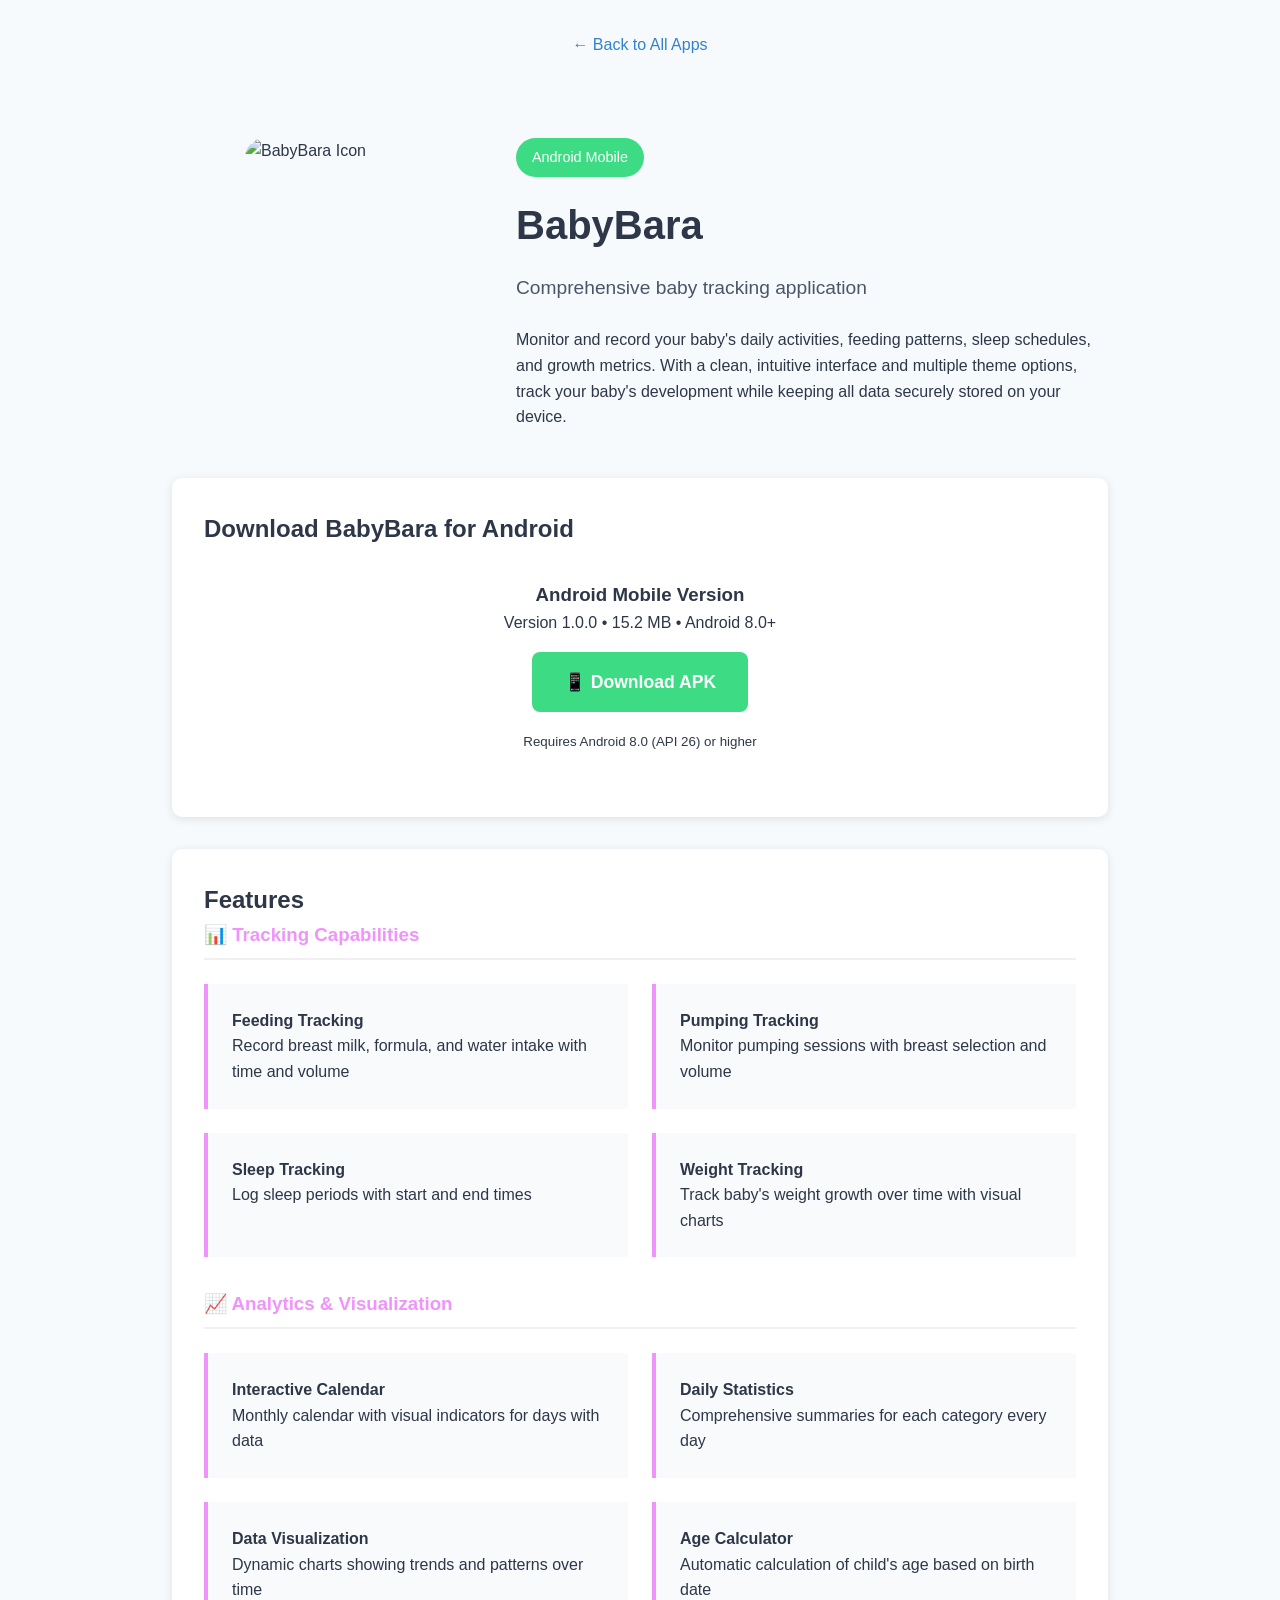
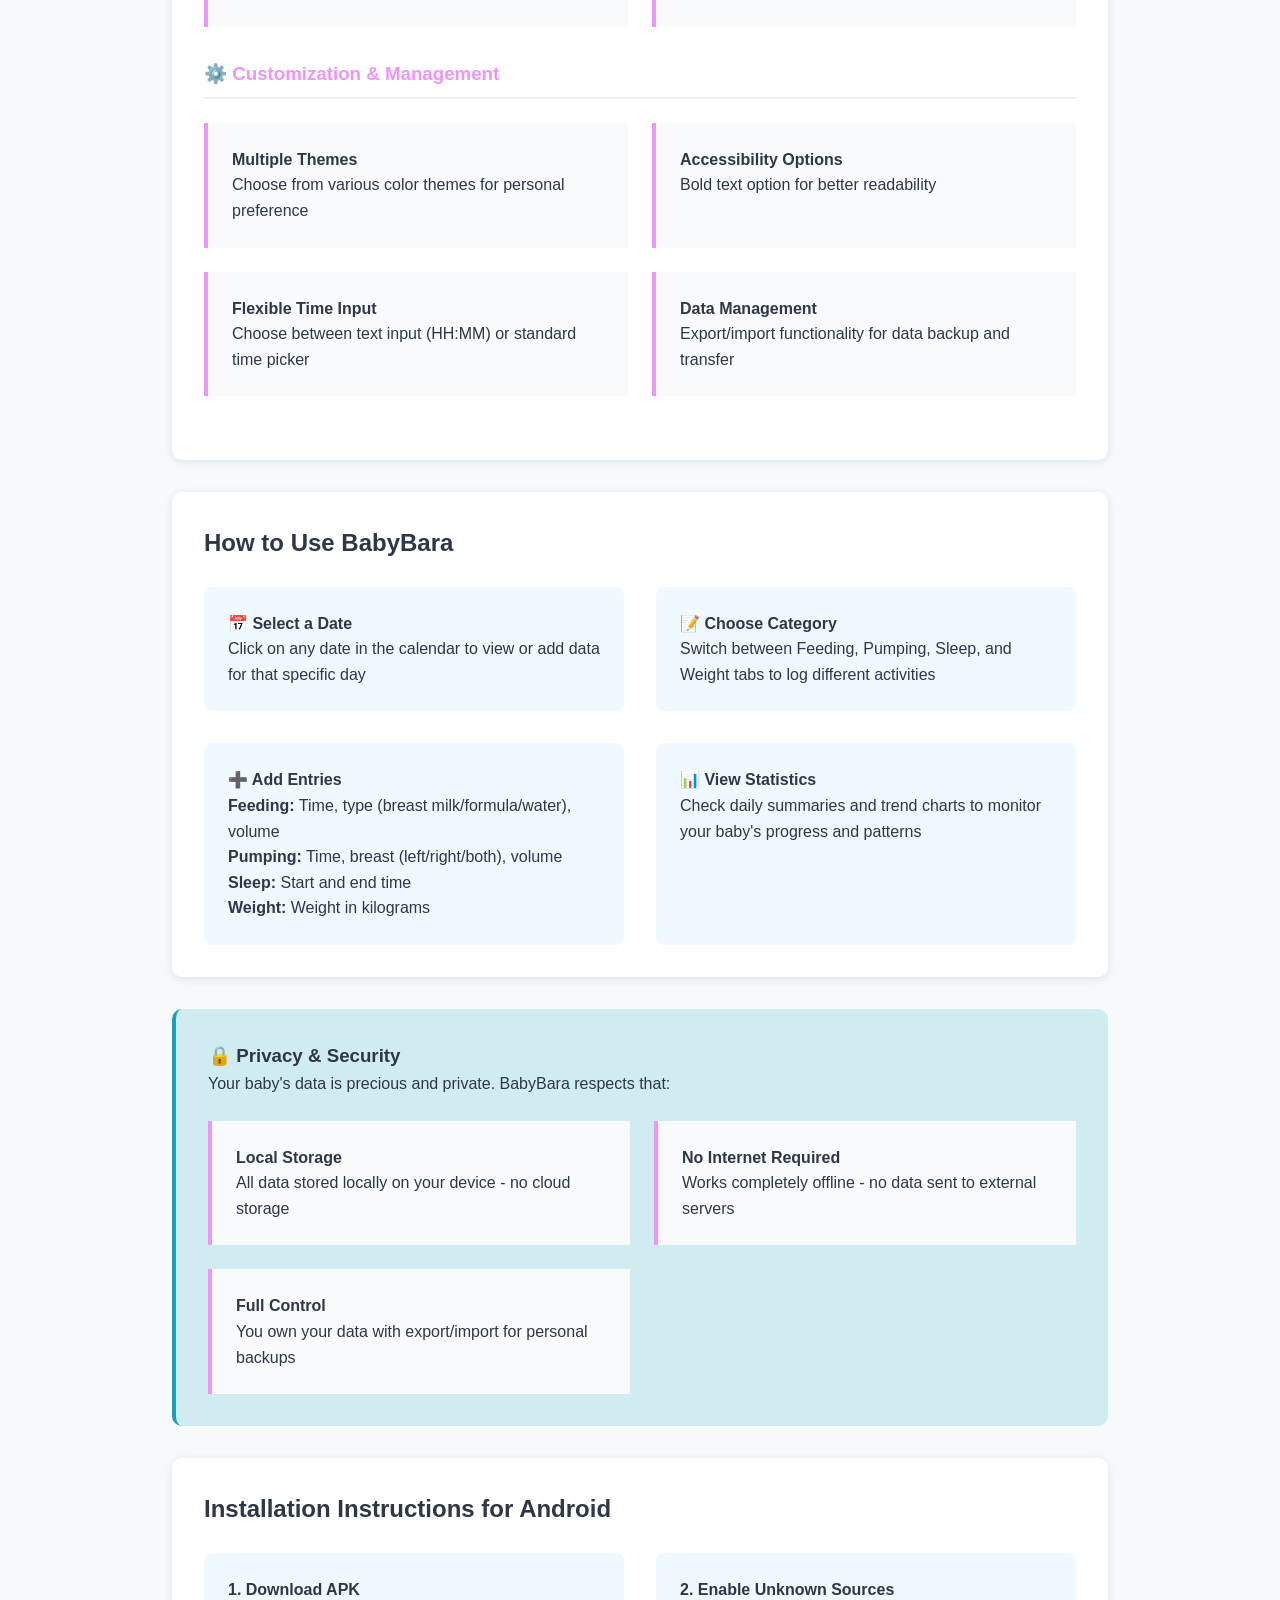
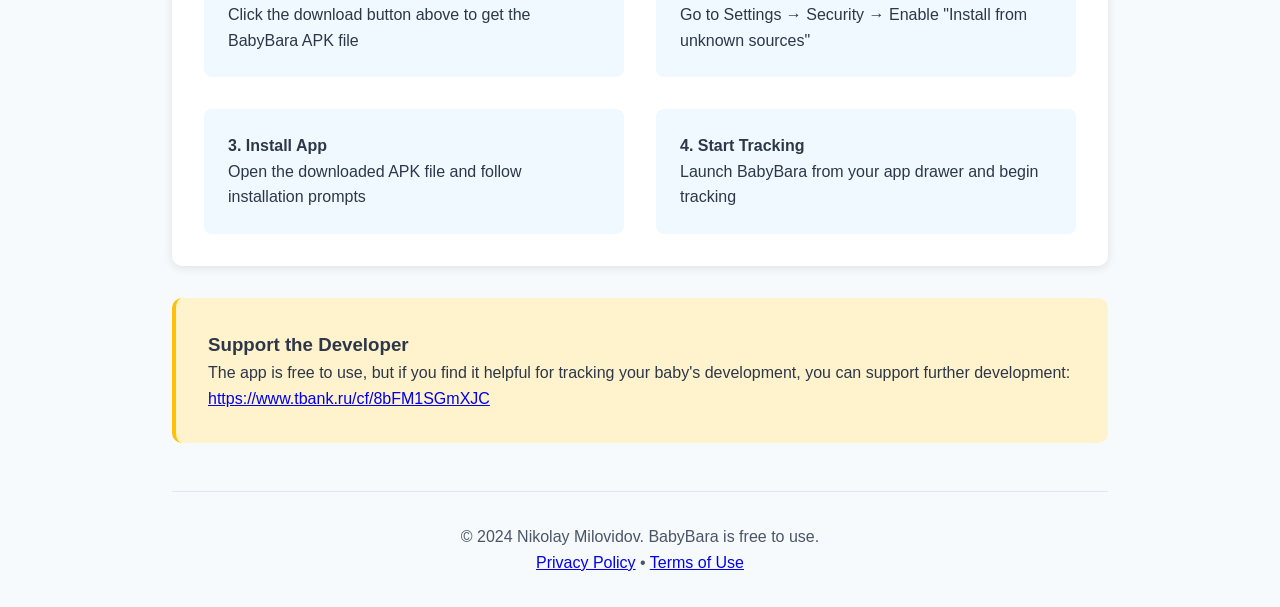
==== babybara.html @ 8be45979 "add files" ====
<!DOCTYPE html>
<html lang="en">
<head>
    <meta charset="UTF-8">
    <meta name="viewport" content="width=device-width, initial-scale=1.0">
    <title>BabyBara - Baby Tracking App for Android | Nikolay Milovidov</title>
    <meta name="description" content="Download BabyBara - comprehensive baby tracking application for Android">
    <style>
        :root {
            --primary-color: #2d3748;
            --secondary-color: #4a5568;
            --accent-color: #3182ce;
            --background-color: #f7fafc;
            --baby-color: #f093fb;
        }
        
        * {
            margin: 0;
            padding: 0;
            box-sizing: border-box;
        }
        
        body {
            font-family: -apple-system, BlinkMacSystemFont, 'Segoe UI', Roboto, sans-serif;
            line-height: 1.6;
            color: var(--primary-color);
            background-color: var(--background-color);
            max-width: 1000px;
            margin: 0 auto;
            padding: 2rem;
        }
        
        .header {
            text-align: center;
            margin-bottom: 3rem;
        }
        
        .back-link {
            display: inline-flex;
            align-items: center;
            gap: 0.5rem;
            color: var(--accent-color);
            text-decoration: none;
            margin-bottom: 2rem;
        }
        
        .back-link:hover {
            text-decoration: underline;
        }
        
        .app-hero {
            display: grid;
            grid-template-columns: 1fr 2fr;
            gap: 3rem;
            margin-bottom: 3rem;
            align-items: start;
        }
        
        .app-icon-large {
            width: 150px;
            height: 150px;
            border-radius: 20px;
            object-fit: cover;
            justify-self: center;
        }
        
        .app-info h1 {
            font-size: 2.5rem;
            margin-bottom: 1rem;
        }
        
        .app-tagline {
            font-size: 1.2rem;
            color: var(--secondary-color);
            margin-bottom: 1.5rem;
        }
        
        .platform-badge-large {
            display: inline-block;
            padding: 0.5rem 1rem;
            background: #3ddc84;
            color: white;
            border-radius: 20px;
            font-size: 0.9rem;
            margin-bottom: 1rem;
        }
        
        .download-section {
            background: white;
            border-radius: 10px;
            padding: 2rem;
            margin-bottom: 2rem;
            box-shadow: 0 2px 10px rgba(0,0,0,0.1);
        }
        
        .platform-download {
            text-align: center;
            padding: 2rem;
        }
        
        .btn {
            display: inline-flex;
            align-items: center;
            gap: 0.5rem;
            padding: 1rem 2rem;
            background-color: #3ddc84;
            color: white;
            text-decoration: none;
            border-radius: 8px;
            font-weight: 600;
            transition: background-color 0.3s;
            margin: 1rem 0;
            font-size: 1.1rem;
        }
        
        .btn:hover {
            background-color: #2cb472;
        }
        
        .features-section {
            background: white;
            border-radius: 10px;
            padding: 2rem;
            margin-bottom: 2rem;
            box-shadow: 0 2px 10px rgba(0,0,0,0.1);
        }
        
        .features-grid {
            display: grid;
            grid-template-columns: repeat(auto-fit, minmax(300px, 1fr));
            gap: 1.5rem;
            margin-top: 1.5rem;
        }
        
        .feature {
            padding: 1.5rem;
            border-left: 4px solid var(--baby-color);
            background-color: #f8fafc;
        }
        
        .feature-category {
            margin-bottom: 2rem;
        }
        
        .feature-category h3 {
            color: var(--baby-color);
            margin-bottom: 1rem;
            padding-bottom: 0.5rem;
            border-bottom: 2px solid #f0f0f0;
        }
        
        .instructions {
            background: white;
            border-radius: 10px;
            padding: 2rem;
            margin-bottom: 2rem;
            box-shadow: 0 2px 10px rgba(0,0,0,0.1);
        }
        
        .instructions-grid {
            display: grid;
            grid-template-columns: repeat(auto-fit, minmax(300px, 1fr));
            gap: 2rem;
            margin-top: 1.5rem;
        }
        
        .instruction-step {
            padding: 1.5rem;
            background: #f0f9ff;
            border-radius: 8px;
        }
        
        .privacy-section {
            background: #d1ecf1;
            border-radius: 10px;
            padding: 2rem;
            margin-bottom: 2rem;
            border-left: 4px solid #17a2b8;
        }
        
        .support-section {
            background: #fff3cd;
            border-radius: 10px;
            padding: 2rem;
            margin-bottom: 2rem;
            border-left: 4px solid #ffc107;
        }
        
        .footer {
            text-align: center;
            margin-top: 3rem;
            padding-top: 2rem;
            border-top: 1px solid #e2e8f0;
            color: var(--secondary-color);
        }
        
        @media (max-width: 768px) {
            body {
                padding: 1rem;
            }
            
            .app-hero {
                grid-template-columns: 1fr;
                text-align: center;
            }
            
            .features-grid, .instructions-grid {
                grid-template-columns: 1fr;
            }
        }
    </style>
</head>
<body>
    <header class="header">
        <a href="index.html" class="back-link">← Back to All Apps</a>
    </header>

    <main>
        <section class="app-hero">
            <img src="images/babybara-icon.png" alt="BabyBara Icon" class="app-icon-large">
            <div class="app-info">
                <span class="platform-badge-large">Android Mobile</span>
                <h1>BabyBara</h1>
                <p class="app-tagline">Comprehensive baby tracking application</p>
                <p>Monitor and record your baby's daily activities, feeding patterns, sleep schedules, and growth metrics. With a clean, intuitive interface and multiple theme options, track your baby's development while keeping all data securely stored on your device.</p>
            </div>
        </section>

        <section class="download-section">
            <h2>Download BabyBara for Android</h2>
            <div class="platform-download">
                <h3>Android Mobile Version</h3>
                <p>Version 1.0.0 • 15.2 MB • Android 8.0+</p>
                <a href="downloads/android/babybara-latest.apk" class="btn" download>
                    📱 Download APK
                </a>
                <p><small>Requires Android 8.0 (API 26) or higher</small></p>
            </div>
        </section>

        <section class="features-section">
            <h2>Features</h2>
            
            <div class="feature-category">
                <h3>📊 Tracking Capabilities</h3>
                <div class="features-grid">
                    <div class="feature">
                        <h4>Feeding Tracking</h4>
                        <p>Record breast milk, formula, and water intake with time and volume</p>
                    </div>
                    <div class="feature">
                        <h4>Pumping Tracking</h4>
                        <p>Monitor pumping sessions with breast selection and volume</p>
                    </div>
                    <div class="feature">
                        <h4>Sleep Tracking</h4>
                        <p>Log sleep periods with start and end times</p>
                    </div>
                    <div class="feature">
                        <h4>Weight Tracking</h4>
                        <p>Track baby's weight growth over time with visual charts</p>
                    </div>
                </div>
            </div>

            <div class="feature-category">
                <h3>📈 Analytics & Visualization</h3>
                <div class="features-grid">
                    <div class="feature">
                        <h4>Interactive Calendar</h4>
                        <p>Monthly calendar with visual indicators for days with data</p>
                    </div>
                    <div class="feature">
                        <h4>Daily Statistics</h4>
                        <p>Comprehensive summaries for each category every day</p>
                    </div>
                    <div class="feature">
                        <h4>Data Visualization</h4>
                        <p>Dynamic charts showing trends and patterns over time</p>
                    </div>
                    <div class="feature">
                        <h4>Age Calculator</h4>
                        <p>Automatic calculation of child's age based on birth date</p>
                    </div>
                </div>
            </div>

            <div class="feature-category">
                <h3>⚙️ Customization & Management</h3>
                <div class="features-grid">
                    <div class="feature">
                        <h4>Multiple Themes</h4>
                        <p>Choose from various color themes for personal preference</p>
                    </div>
                    <div class="feature">
                        <h4>Accessibility Options</h4>
                        <p>Bold text option for better readability</p>
                    </div>
                    <div class="feature">
                        <h4>Flexible Time Input</h4>
                        <p>Choose between text input (HH:MM) or standard time picker</p>
                    </div>
                    <div class="feature">
                        <h4>Data Management</h4>
                        <p>Export/import functionality for data backup and transfer</p>
                    </div>
                </div>
            </div>
        </section>

        <section class="instructions">
            <h2>How to Use BabyBara</h2>
            <div class="instructions-grid">
                <div class="instruction-step">
                    <h4>📅 Select a Date</h4>
                    <p>Click on any date in the calendar to view or add data for that specific day</p>
                </div>
                <div class="instruction-step">
                    <h4>📝 Choose Category</h4>
                    <p>Switch between Feeding, Pumping, Sleep, and Weight tabs to log different activities</p>
                </div>
                <div class="instruction-step">
                    <h4>➕ Add Entries</h4>
                    <p><strong>Feeding:</strong> Time, type (breast milk/formula/water), volume<br>
                       <strong>Pumping:</strong> Time, breast (left/right/both), volume<br>
                       <strong>Sleep:</strong> Start and end time<br>
                       <strong>Weight:</strong> Weight in kilograms</p>
                </div>
                <div class="instruction-step">
                    <h4>📊 View Statistics</h4>
                    <p>Check daily summaries and trend charts to monitor your baby's progress and patterns</p>
                </div>
            </div>
        </section>

        <section class="privacy-section">
            <h3>🔒 Privacy & Security</h3>
            <p>Your baby's data is precious and private. BabyBara respects that:</p>
            <div class="features-grid">
                <div class="feature">
                    <h4>Local Storage</h4>
                    <p>All data stored locally on your device - no cloud storage</p>
                </div>
                <div class="feature">
                    <h4>No Internet Required</h4>
                    <p>Works completely offline - no data sent to external servers</p>
                </div>
                <div class="feature">
                    <h4>Full Control</h4>
                    <p>You own your data with export/import for personal backups</p>
                </div>
            </div>
        </section>

        <section class="instructions">
            <h2>Installation Instructions for Android</h2>
            <div class="instructions-grid">
                <div class="instruction-step">
                    <h4>1. Download APK</h4>
                    <p>Click the download button above to get the BabyBara APK file</p>
                </div>
                <div class="instruction-step">
                    <h4>2. Enable Unknown Sources</h4>
                    <p>Go to Settings → Security → Enable "Install from unknown sources"</p>
                </div>
                <div class="instruction-step">
                    <h4>3. Install App</h4>
                    <p>Open the downloaded APK file and follow installation prompts</p>
                </div>
                <div class="instruction-step">
                    <h4>4. Start Tracking</h4>
                    <p>Launch BabyBara from your app drawer and begin tracking</p>
                </div>
            </div>
        </section>

        <section class="support-section">
            <h3>Support the Developer</h3>
            <p>The app is free to use, but if you find it helpful for tracking your baby's development, you can support further development:</p>
            <p><a href="https://www.tbank.ru/cf/8bFM1SGmXJC">https://www.tbank.ru/cf/8bFM1SGmXJC</a></p>
        </section>
    </main>

    <footer class="footer">
        <p>&copy; 2024 Nikolay Milovidov. BabyBara is free to use.</p>
        <p><a href="privacy.html">Privacy Policy</a> • <a href="terms.html">Terms of Use</a></p>
    </footer>
</body>
</html>
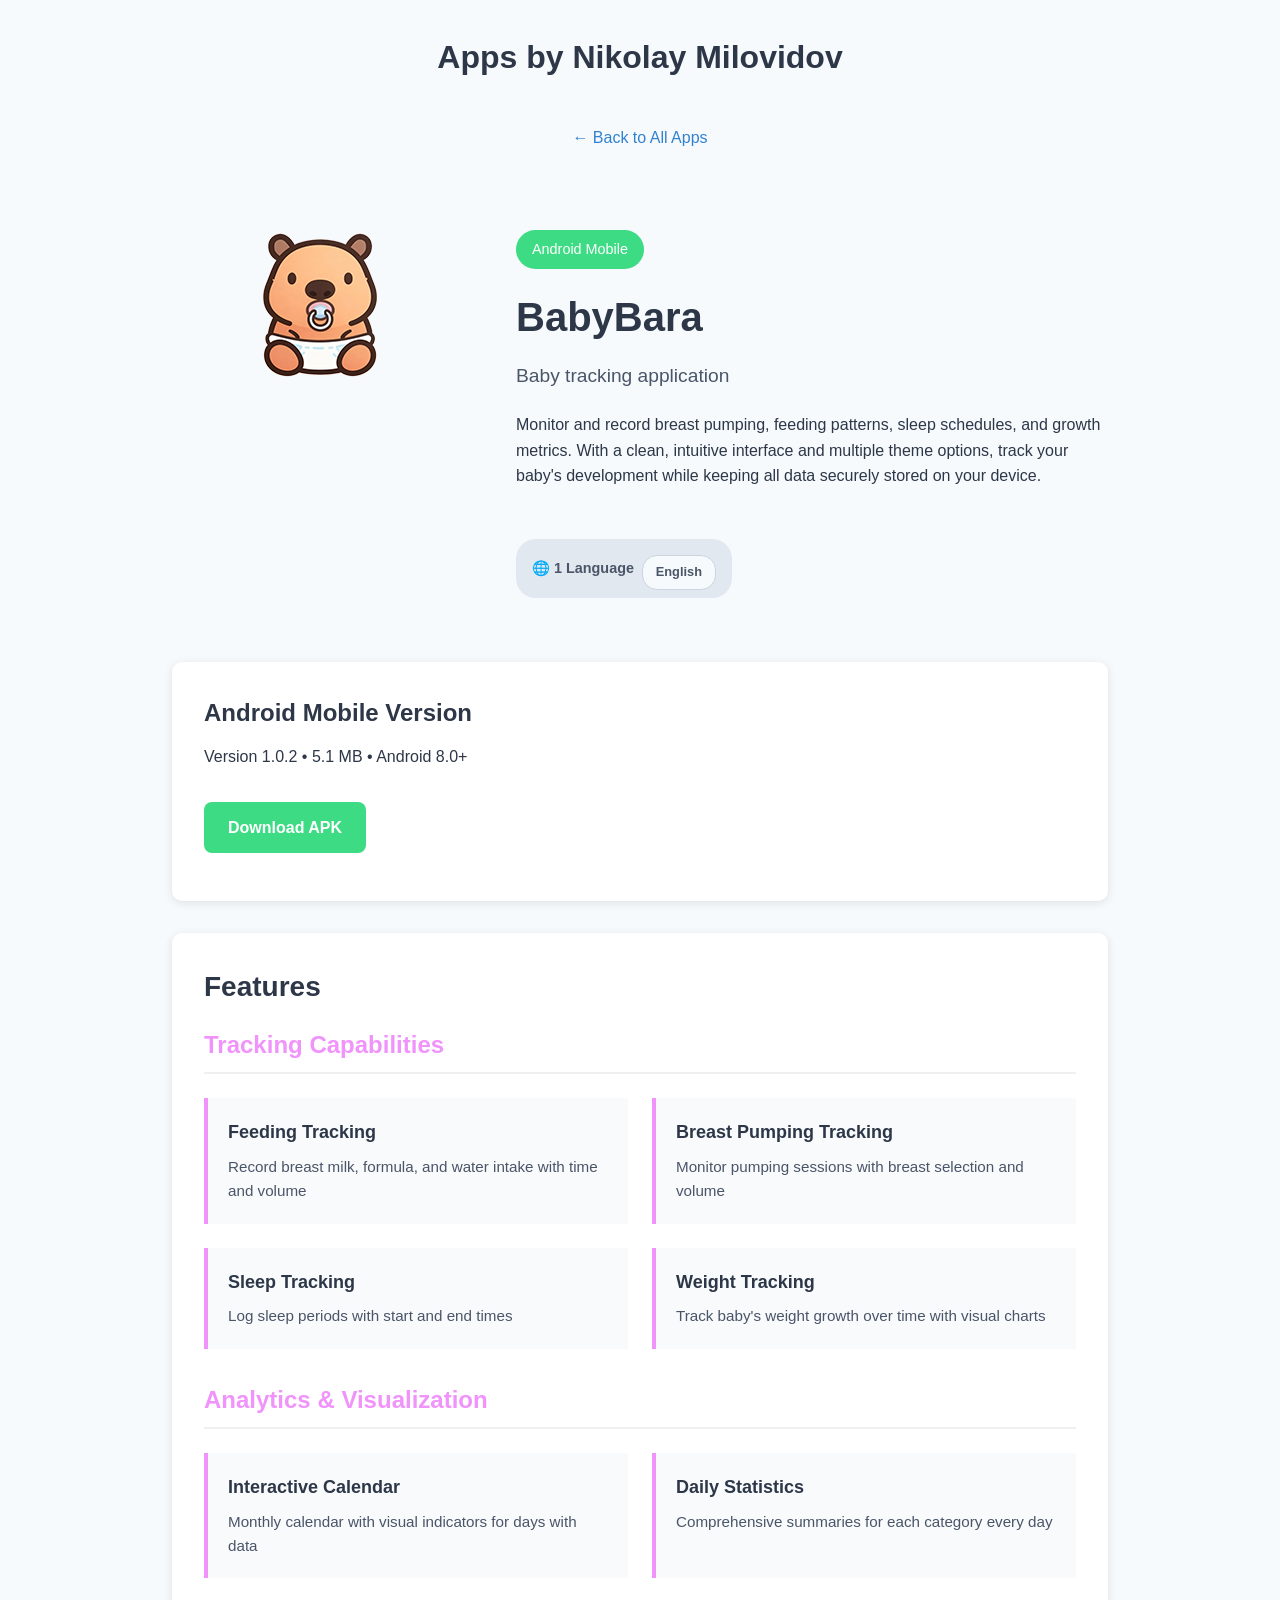
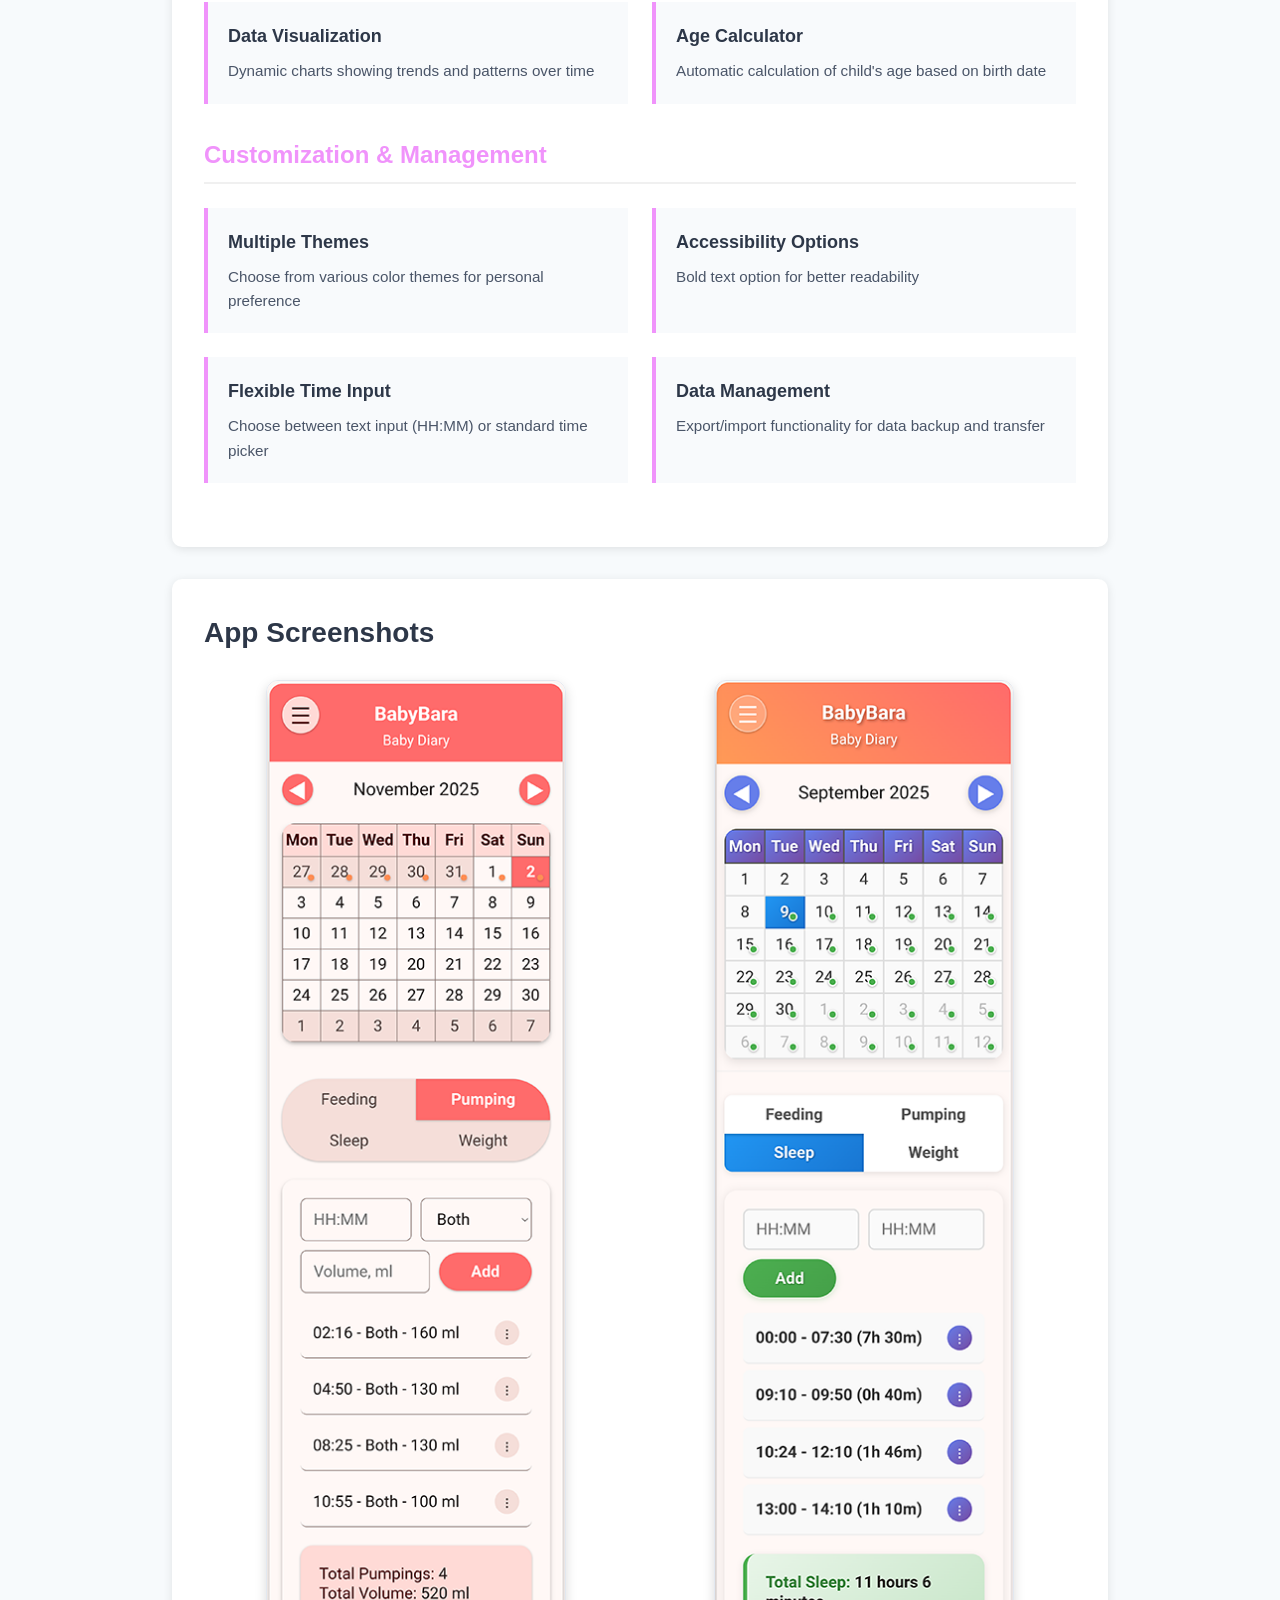
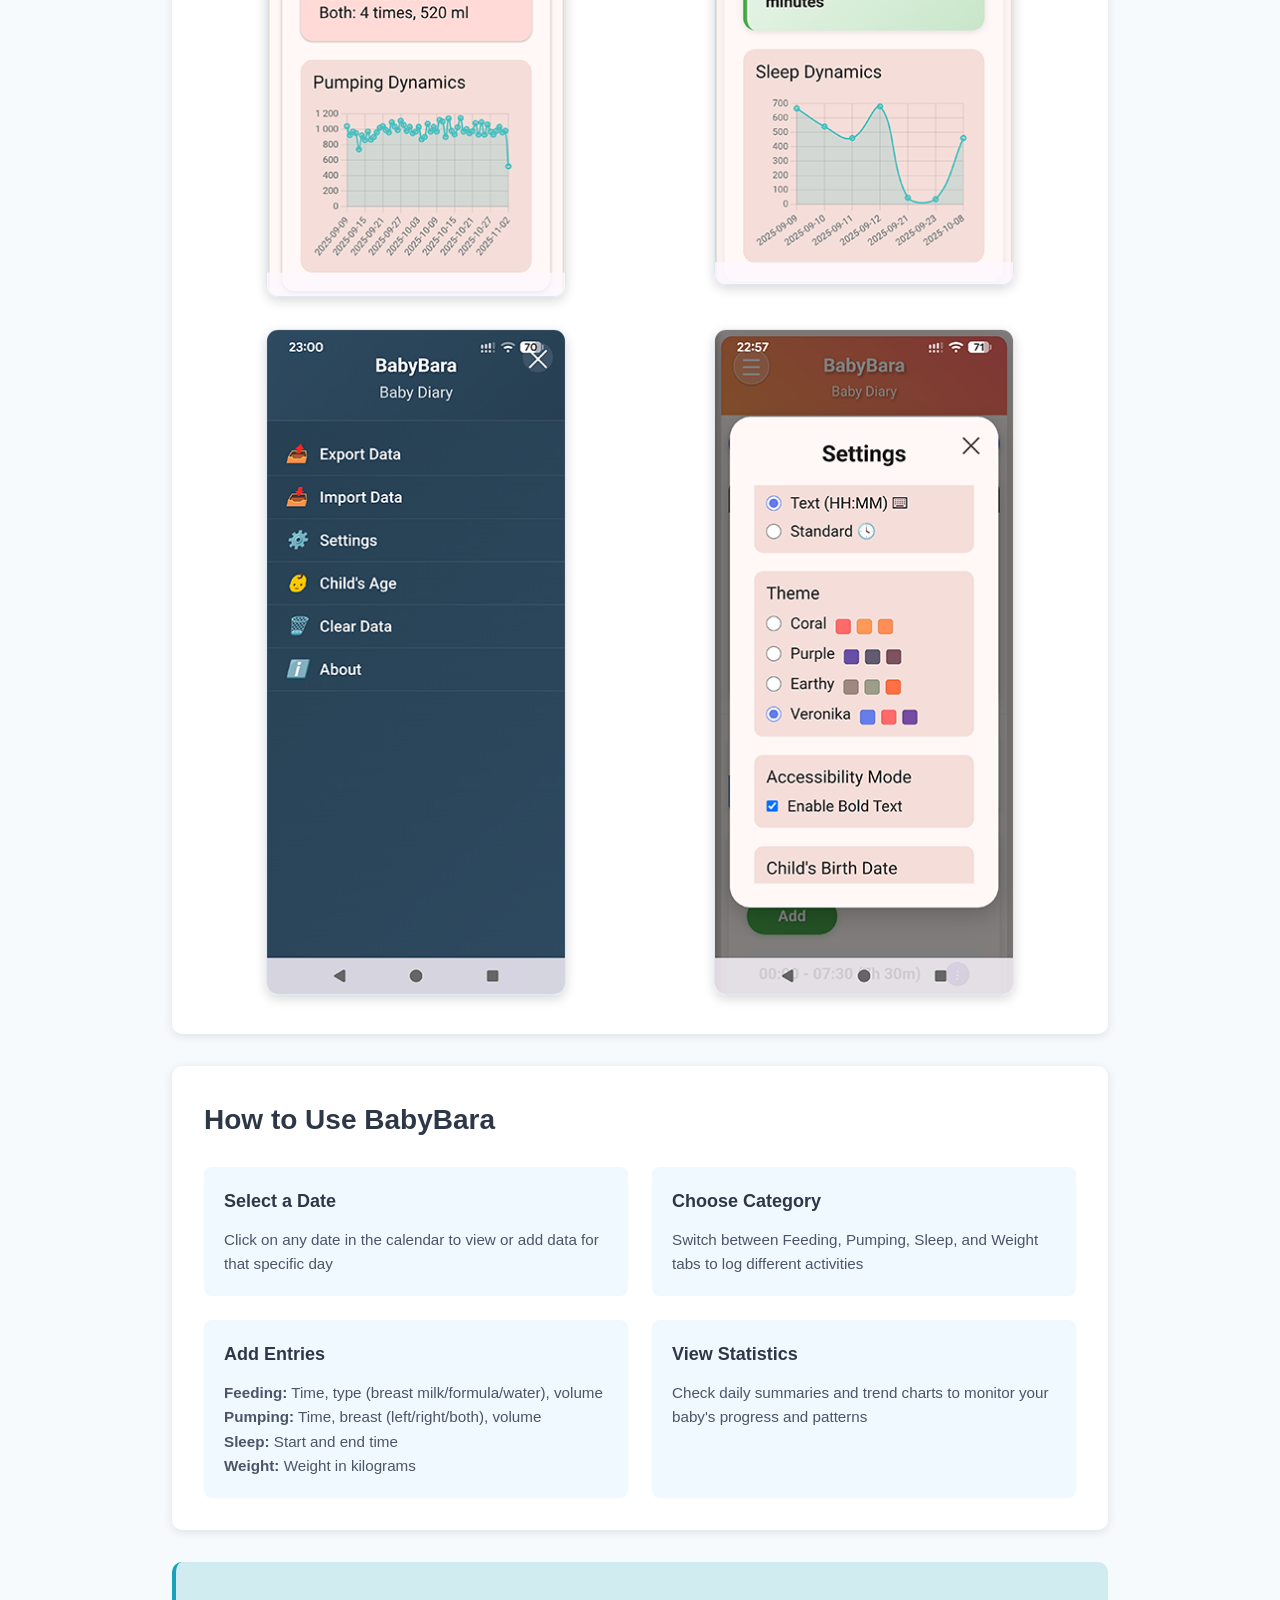
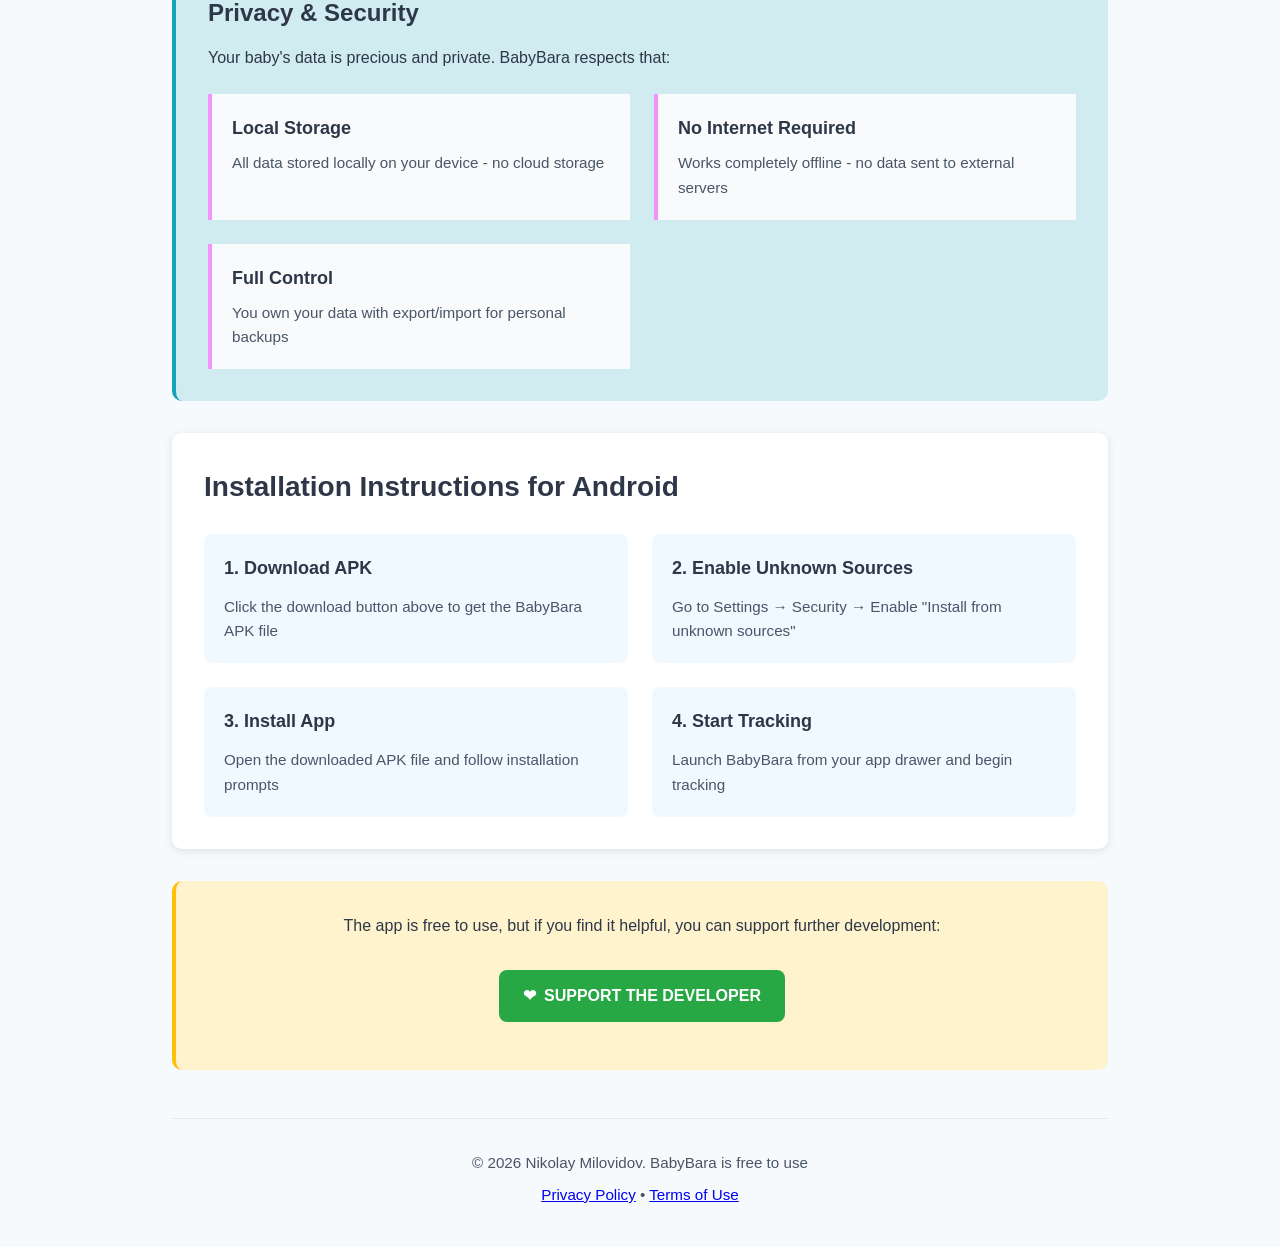
==== commit bd2951fc: "Add files via upload" ====
--- a/babybara.html
+++ b/babybara.html
@@ -1,389 +1,207 @@
-<!DOCTYPE html>
-<html lang="en">
-<head>
-    <meta charset="UTF-8">
-    <meta name="viewport" content="width=device-width, initial-scale=1.0">
-    <title>BabyBara - Baby Tracking App for Android | Nikolay Milovidov</title>
-    <meta name="description" content="Download BabyBara - comprehensive baby tracking application for Android">
-    <style>
-        :root {
-            --primary-color: #2d3748;
-            --secondary-color: #4a5568;
-            --accent-color: #3182ce;
-            --background-color: #f7fafc;
-            --baby-color: #f093fb;
-        }
-        
-        * {
-            margin: 0;
-            padding: 0;
-            box-sizing: border-box;
-        }
-        
-        body {
-            font-family: -apple-system, BlinkMacSystemFont, 'Segoe UI', Roboto, sans-serif;
-            line-height: 1.6;
-            color: var(--primary-color);
-            background-color: var(--background-color);
-            max-width: 1000px;
-            margin: 0 auto;
-            padding: 2rem;
-        }
-        
-        .header {
-            text-align: center;
-            margin-bottom: 3rem;
-        }
-        
-        .back-link {
-            display: inline-flex;
-            align-items: center;
-            gap: 0.5rem;
-            color: var(--accent-color);
-            text-decoration: none;
-            margin-bottom: 2rem;
-        }
-        
-        .back-link:hover {
-            text-decoration: underline;
-        }
-        
-        .app-hero {
-            display: grid;
-            grid-template-columns: 1fr 2fr;
-            gap: 3rem;
-            margin-bottom: 3rem;
-            align-items: start;
-        }
-        
-        .app-icon-large {
-            width: 150px;
-            height: 150px;
-            border-radius: 20px;
-            object-fit: cover;
-            justify-self: center;
-        }
-        
-        .app-info h1 {
-            font-size: 2.5rem;
-            margin-bottom: 1rem;
-        }
-        
-        .app-tagline {
-            font-size: 1.2rem;
-            color: var(--secondary-color);
-            margin-bottom: 1.5rem;
-        }
-        
-        .platform-badge-large {
-            display: inline-block;
-            padding: 0.5rem 1rem;
-            background: #3ddc84;
-            color: white;
-            border-radius: 20px;
-            font-size: 0.9rem;
-            margin-bottom: 1rem;
-        }
-        
-        .download-section {
-            background: white;
-            border-radius: 10px;
-            padding: 2rem;
-            margin-bottom: 2rem;
-            box-shadow: 0 2px 10px rgba(0,0,0,0.1);
-        }
-        
-        .platform-download {
-            text-align: center;
-            padding: 2rem;
-        }
-        
-        .btn {
-            display: inline-flex;
-            align-items: center;
-            gap: 0.5rem;
-            padding: 1rem 2rem;
-            background-color: #3ddc84;
-            color: white;
-            text-decoration: none;
-            border-radius: 8px;
-            font-weight: 600;
-            transition: background-color 0.3s;
-            margin: 1rem 0;
-            font-size: 1.1rem;
-        }
-        
-        .btn:hover {
-            background-color: #2cb472;
-        }
-        
-        .features-section {
-            background: white;
-            border-radius: 10px;
-            padding: 2rem;
-            margin-bottom: 2rem;
-            box-shadow: 0 2px 10px rgba(0,0,0,0.1);
-        }
-        
-        .features-grid {
-            display: grid;
-            grid-template-columns: repeat(auto-fit, minmax(300px, 1fr));
-            gap: 1.5rem;
-            margin-top: 1.5rem;
-        }
-        
-        .feature {
-            padding: 1.5rem;
-            border-left: 4px solid var(--baby-color);
-            background-color: #f8fafc;
-        }
-        
-        .feature-category {
-            margin-bottom: 2rem;
-        }
-        
-        .feature-category h3 {
-            color: var(--baby-color);
-            margin-bottom: 1rem;
-            padding-bottom: 0.5rem;
-            border-bottom: 2px solid #f0f0f0;
-        }
-        
-        .instructions {
-            background: white;
-            border-radius: 10px;
-            padding: 2rem;
-            margin-bottom: 2rem;
-            box-shadow: 0 2px 10px rgba(0,0,0,0.1);
-        }
-        
-        .instructions-grid {
-            display: grid;
-            grid-template-columns: repeat(auto-fit, minmax(300px, 1fr));
-            gap: 2rem;
-            margin-top: 1.5rem;
-        }
-        
-        .instruction-step {
-            padding: 1.5rem;
-            background: #f0f9ff;
-            border-radius: 8px;
-        }
-        
-        .privacy-section {
-            background: #d1ecf1;
-            border-radius: 10px;
-            padding: 2rem;
-            margin-bottom: 2rem;
-            border-left: 4px solid #17a2b8;
-        }
-        
-        .support-section {
-            background: #fff3cd;
-            border-radius: 10px;
-            padding: 2rem;
-            margin-bottom: 2rem;
-            border-left: 4px solid #ffc107;
-        }
-        
-        .footer {
-            text-align: center;
-            margin-top: 3rem;
-            padding-top: 2rem;
-            border-top: 1px solid #e2e8f0;
-            color: var(--secondary-color);
-        }
-        
-        @media (max-width: 768px) {
-            body {
-                padding: 1rem;
-            }
-            
-            .app-hero {
-                grid-template-columns: 1fr;
-                text-align: center;
-            }
-            
-            .features-grid, .instructions-grid {
-                grid-template-columns: 1fr;
-            }
-        }
-    </style>
-</head>
-<body>
-    <header class="header">
-        <a href="index.html" class="back-link">← Back to All Apps</a>
-    </header>
-
-    <main>
-        <section class="app-hero">
-            <img src="images/babybara-icon.png" alt="BabyBara Icon" class="app-icon-large">
-            <div class="app-info">
-                <span class="platform-badge-large">Android Mobile</span>
-                <h1>BabyBara</h1>
-                <p class="app-tagline">Comprehensive baby tracking application</p>
-                <p>Monitor and record your baby's daily activities, feeding patterns, sleep schedules, and growth metrics. With a clean, intuitive interface and multiple theme options, track your baby's development while keeping all data securely stored on your device.</p>
-            </div>
-        </section>
-
-        <section class="download-section">
-            <h2>Download BabyBara for Android</h2>
-            <div class="platform-download">
-                <h3>Android Mobile Version</h3>
-                <p>Version 1.0.0 • 15.2 MB • Android 8.0+</p>
-                <a href="downloads/android/babybara-latest.apk" class="btn" download>
-                    📱 Download APK
-                </a>
-                <p><small>Requires Android 8.0 (API 26) or higher</small></p>
-            </div>
-        </section>
-
-        <section class="features-section">
-            <h2>Features</h2>
-            
-            <div class="feature-category">
-                <h3>📊 Tracking Capabilities</h3>
-                <div class="features-grid">
-                    <div class="feature">
-                        <h4>Feeding Tracking</h4>
-                        <p>Record breast milk, formula, and water intake with time and volume</p>
-                    </div>
-                    <div class="feature">
-                        <h4>Pumping Tracking</h4>
-                        <p>Monitor pumping sessions with breast selection and volume</p>
-                    </div>
-                    <div class="feature">
-                        <h4>Sleep Tracking</h4>
-                        <p>Log sleep periods with start and end times</p>
-                    </div>
-                    <div class="feature">
-                        <h4>Weight Tracking</h4>
-                        <p>Track baby's weight growth over time with visual charts</p>
-                    </div>
-                </div>
-            </div>
-
-            <div class="feature-category">
-                <h3>📈 Analytics & Visualization</h3>
-                <div class="features-grid">
-                    <div class="feature">
-                        <h4>Interactive Calendar</h4>
-                        <p>Monthly calendar with visual indicators for days with data</p>
-                    </div>
-                    <div class="feature">
-                        <h4>Daily Statistics</h4>
-                        <p>Comprehensive summaries for each category every day</p>
-                    </div>
-                    <div class="feature">
-                        <h4>Data Visualization</h4>
-                        <p>Dynamic charts showing trends and patterns over time</p>
-                    </div>
-                    <div class="feature">
-                        <h4>Age Calculator</h4>
-                        <p>Automatic calculation of child's age based on birth date</p>
-                    </div>
-                </div>
-            </div>
-
-            <div class="feature-category">
-                <h3>⚙️ Customization & Management</h3>
-                <div class="features-grid">
-                    <div class="feature">
-                        <h4>Multiple Themes</h4>
-                        <p>Choose from various color themes for personal preference</p>
-                    </div>
-                    <div class="feature">
-                        <h4>Accessibility Options</h4>
-                        <p>Bold text option for better readability</p>
-                    </div>
-                    <div class="feature">
-                        <h4>Flexible Time Input</h4>
-                        <p>Choose between text input (HH:MM) or standard time picker</p>
-                    </div>
-                    <div class="feature">
-                        <h4>Data Management</h4>
-                        <p>Export/import functionality for data backup and transfer</p>
-                    </div>
-                </div>
-            </div>
-        </section>
-
-        <section class="instructions">
-            <h2>How to Use BabyBara</h2>
-            <div class="instructions-grid">
-                <div class="instruction-step">
-                    <h4>📅 Select a Date</h4>
-                    <p>Click on any date in the calendar to view or add data for that specific day</p>
-                </div>
-                <div class="instruction-step">
-                    <h4>📝 Choose Category</h4>
-                    <p>Switch between Feeding, Pumping, Sleep, and Weight tabs to log different activities</p>
-                </div>
-                <div class="instruction-step">
-                    <h4>➕ Add Entries</h4>
-                    <p><strong>Feeding:</strong> Time, type (breast milk/formula/water), volume<br>
-                       <strong>Pumping:</strong> Time, breast (left/right/both), volume<br>
-                       <strong>Sleep:</strong> Start and end time<br>
-                       <strong>Weight:</strong> Weight in kilograms</p>
-                </div>
-                <div class="instruction-step">
-                    <h4>📊 View Statistics</h4>
-                    <p>Check daily summaries and trend charts to monitor your baby's progress and patterns</p>
-                </div>
-            </div>
-        </section>
-
-        <section class="privacy-section">
-            <h3>🔒 Privacy & Security</h3>
-            <p>Your baby's data is precious and private. BabyBara respects that:</p>
-            <div class="features-grid">
-                <div class="feature">
-                    <h4>Local Storage</h4>
-                    <p>All data stored locally on your device - no cloud storage</p>
-                </div>
-                <div class="feature">
-                    <h4>No Internet Required</h4>
-                    <p>Works completely offline - no data sent to external servers</p>
-                </div>
-                <div class="feature">
-                    <h4>Full Control</h4>
-                    <p>You own your data with export/import for personal backups</p>
-                </div>
-            </div>
-        </section>
-
-        <section class="instructions">
-            <h2>Installation Instructions for Android</h2>
-            <div class="instructions-grid">
-                <div class="instruction-step">
-                    <h4>1. Download APK</h4>
-                    <p>Click the download button above to get the BabyBara APK file</p>
-                </div>
-                <div class="instruction-step">
-                    <h4>2. Enable Unknown Sources</h4>
-                    <p>Go to Settings → Security → Enable "Install from unknown sources"</p>
-                </div>
-                <div class="instruction-step">
-                    <h4>3. Install App</h4>
-                    <p>Open the downloaded APK file and follow installation prompts</p>
-                </div>
-                <div class="instruction-step">
-                    <h4>4. Start Tracking</h4>
-                    <p>Launch BabyBara from your app drawer and begin tracking</p>
-                </div>
-            </div>
-        </section>
-
-        <section class="support-section">
-            <h3>Support the Developer</h3>
-            <p>The app is free to use, but if you find it helpful for tracking your baby's development, you can support further development:</p>
-            <p><a href="https://www.tbank.ru/cf/8bFM1SGmXJC">https://www.tbank.ru/cf/8bFM1SGmXJC</a></p>
-        </section>
-    </main>
-
-    <footer class="footer">
-        <p>&copy; 2024 Nikolay Milovidov. BabyBara is free to use.</p>
-        <p><a href="privacy.html">Privacy Policy</a> • <a href="terms.html">Terms of Use</a></p>
-    </footer>
-</body>
+<!DOCTYPE html>
+<html lang="en">
+<head>
+    <meta charset="UTF-8">
+    <meta name="viewport" content="width=device-width, initial-scale=1.0">
+    <title>BabyBara - Baby Tracking App for Android | Nikolay Milovidov</title>
+    <meta name="description" content="Download BabyBara - comprehensive baby tracking application for Android">
+    <link rel="stylesheet" href="all.css">
+</head>
+<body class="babybara">
+    <header class="header">
+        <h1>Apps by Nikolay Milovidov</h1>
+        <br>
+        <a href="index.html" class="back-link">← Back to All Apps</a>
+    </header>
+
+    <main>
+        <section class="app-hero">
+            <img src="images/babybara.png" alt="BabyBara" class="app-icon-large">
+            <div class="app-info">
+                <span class="platform-badge-large">Android Mobile</span>
+                <h1>BabyBara</h1>
+                <p class="app-tagline">Baby tracking application</p>
+                <p>Monitor and record breast pumping, feeding patterns, sleep schedules, and growth metrics. With a clean, intuitive interface and multiple theme options, track your baby's development while keeping all data securely stored on your device.</p><br>
+				<div class="languages-badge">
+                    🌐 1 Language
+                    <div class="languages-list">
+                        <span class="language-tag">English</span>
+                    </div>
+                </div>
+            </div>
+        </section>
+
+        <section class="download-section">
+            <div class="platform-download">
+                <h3>Android Mobile Version</h3>
+                <p>Version 1.0.2 • 5.1 MB • Android 8.0+</p>
+                <a href="downloads/android/BabyBara_1.0.2.apk" class="btn" download>Download APK</a>
+            </div>
+        </section>
+
+        <section class="features-section">
+            <h2>Features</h2>
+
+            <div class="feature-category">
+                <h3>Tracking Capabilities</h3>
+                <div class="features-grid">
+                    <div class="feature">
+                        <h4>Feeding Tracking</h4>
+                        <p>Record breast milk, formula, and water intake with time and volume</p>
+                    </div>
+                    <div class="feature">
+                        <h4>Breast Pumping Tracking</h4>
+                        <p>Monitor pumping sessions with breast selection and volume</p>
+                    </div>
+                    <div class="feature">
+                        <h4>Sleep Tracking</h4>
+                        <p>Log sleep periods with start and end times</p>
+                    </div>
+                    <div class="feature">
+                        <h4>Weight Tracking</h4>
+                        <p>Track baby's weight growth over time with visual charts</p>
+                    </div>
+                </div>
+            </div>
+
+            <div class="feature-category">
+                <h3>Analytics & Visualization</h3>
+                <div class="features-grid">
+                    <div class="feature">
+                        <h4>Interactive Calendar</h4>
+                        <p>Monthly calendar with visual indicators for days with data</p>
+                    </div>
+                    <div class="feature">
+                        <h4>Daily Statistics</h4>
+                        <p>Comprehensive summaries for each category every day</p>
+                    </div>
+                    <div class="feature">
+                        <h4>Data Visualization</h4>
+                        <p>Dynamic charts showing trends and patterns over time</p>
+                    </div>
+                    <div class="feature">
+                        <h4>Age Calculator</h4>
+                        <p>Automatic calculation of child's age based on birth date</p>
+                    </div>
+                </div>
+            </div>
+
+            <div class="feature-category">
+                <h3>Customization & Management</h3>
+                <div class="features-grid">
+                    <div class="feature">
+                        <h4>Multiple Themes</h4>
+                        <p>Choose from various color themes for personal preference</p>
+                    </div>
+                    <div class="feature">
+                        <h4>Accessibility Options</h4>
+                        <p>Bold text option for better readability</p>
+                    </div>
+                    <div class="feature">
+                        <h4>Flexible Time Input</h4>
+                        <p>Choose between text input (HH:MM) or standard time picker</p>
+                    </div>
+                    <div class="feature">
+                        <h4>Data Management</h4>
+                        <p>Export/import functionality for data backup and transfer</p>
+                    </div>
+                </div>
+            </div>
+        </section>
+
+        <section class="screenshots-section">
+            <h2>App Screenshots</h2>
+            <div class="screenshots-container">
+                <div class="screenshot-item">
+                    <img src="images/babybara-1.png" alt="BabyBara - Main dashboard with pumping tracking" class="screenshot-image">
+                </div>
+                <div class="screenshot-item">
+                    <img src="images/babybara-2.png" alt="BabyBara - Main dashboard with sleep" class="screenshot-image">
+                </div>
+                <div class="screenshot-item">
+                    <img src="images/babybara-3.png" alt="BabyBara - Menu" class="screenshot-image">
+                </div>
+                <div class="screenshot-item">
+                    <img src="images/babybara-4.png" alt="BabyBara - Settings" class="screenshot-image">
+                </div>
+            </div>
+        </section>
+
+        <section class="instructions">
+            <h2>How to Use BabyBara</h2>
+            <div class="instructions-grid">
+                <div class="instruction-step">
+                    <h4>Select a Date</h4>
+                    <p>Click on any date in the calendar to view or add data for that specific day</p>
+                </div>
+                <div class="instruction-step">
+                    <h4>Choose Category</h4>
+                    <p>Switch between Feeding, Pumping, Sleep, and Weight tabs to log different activities</p>
+                </div>
+                <div class="instruction-step">
+                    <h4>Add Entries</h4>
+                    <p><strong>Feeding:</strong> Time, type (breast milk/formula/water), volume<br>
+                       <strong>Pumping:</strong> Time, breast (left/right/both), volume<br>
+                       <strong>Sleep:</strong> Start and end time<br>
+                       <strong>Weight:</strong> Weight in kilograms</p>
+                </div>
+                <div class="instruction-step">
+                    <h4>View Statistics</h4>
+                    <p>Check daily summaries and trend charts to monitor your baby's progress and patterns</p>
+                </div>
+            </div>
+        </section>
+
+        <section class="privacy-section">
+            <h3>Privacy & Security</h3>
+            <p>Your baby's data is precious and private. BabyBara respects that:</p>
+            <div class="features-grid">
+                <div class="feature">
+                    <h4>Local Storage</h4>
+                    <p>All data stored locally on your device - no cloud storage</p>
+                </div>
+                <div class="feature">
+                    <h4>No Internet Required</h4>
+                    <p>Works completely offline - no data sent to external servers</p>
+                </div>
+                <div class="feature">
+                    <h4>Full Control</h4>
+                    <p>You own your data with export/import for personal backups</p>
+                </div>
+            </div>
+        </section>
+
+        <section class="instructions">
+            <h2>Installation Instructions for Android</h2>
+            <div class="instructions-grid">
+                <div class="instruction-step">
+                    <h4>1. Download APK</h4>
+                    <p>Click the download button above to get the BabyBara APK file</p>
+                </div>
+                <div class="instruction-step">
+                    <h4>2. Enable Unknown Sources</h4>
+                    <p>Go to Settings → Security → Enable "Install from unknown sources"</p>
+                </div>
+                <div class="instruction-step">
+                    <h4>3. Install App</h4>
+                    <p>Open the downloaded APK file and follow installation prompts</p>
+                </div>
+                <div class="instruction-step">
+                    <h4>4. Start Tracking</h4>
+                    <p>Launch BabyBara from your app drawer and begin tracking</p>
+                </div>
+            </div>
+        </section>
+
+        <section class="support-section">
+            <p>The app is free to use, but if you find it helpful, you can support further development:</p>
+            <a href="https://milovision.art/donate.html" class="btn btn-support"><span>❤</span> SUPPORT THE DEVELOPER</a>
+        </section>
+    </main>
+
+    <footer class="footer">
+        <p>&copy; 2026 Nikolay Milovidov. BabyBara is free to use</p>
+        <p><a href="privacy.html">Privacy Policy</a> • <a href="terms.html">Terms of Use</a></p>
+    </footer>
+</body>
 </html>
--- a/all.css
+++ b/all.css
@@ -0,0 +1,800 @@
+:root {
+    --primary-color: #2d3748;
+    --secondary-color: #4a5568;
+    --accent-color: #3182ce;
+    --background-color: #f7fafc;
+    --baby-color: #f093fb;
+    --currency-color: #10b981;
+    --frugal-color: #10b981;
+    --green-light: #4caf50;
+    --blue-light: #2196f3;
+    --orange-light: #ff9800;
+    --red-light: #f44336;
+    --purple-light: #9c27b0;
+    --indigo-light: #3f51b5;
+}
+
+* {
+    margin: 0;
+    padding: 0;
+    box-sizing: border-box;
+}
+
+body {
+    font-family: -apple-system, BlinkMacSystemFont, 'Segoe UI', Roboto, sans-serif;
+    line-height: 1.6;
+    color: var(--primary-color);
+    background-color: var(--background-color);
+    max-width: 1000px;
+    margin: 0 auto;
+    padding: 2rem;
+}
+
+/* Headers */
+h1 { font-size: 2rem; margin-bottom: 1rem; }
+h2 { font-size: 1.75rem; margin-bottom: 1rem; }
+h3 { font-size: 1.5rem; margin-bottom: 0.75rem; }
+h4 { font-size: 1.125rem; margin-bottom: 0.5rem; }
+p { font-size: 1rem; margin-bottom: 1rem; }
+
+/* Common sections */
+.header {
+    text-align: center;
+    margin-bottom: 3rem;
+}
+
+.back-link {
+    display: inline-flex;
+    align-items: center;
+    gap: 0.5rem;
+    color: var(--accent-color);
+    text-decoration: none;
+    margin-bottom: 2rem;
+    font-size: 1rem;
+}
+
+.back-link:hover {
+    text-decoration: underline;
+}
+
+.content-section,
+.download-section,
+.features-section,
+.instructions,
+.screenshots-section,
+.version-selector {
+    background: white;
+    border-radius: 10px;
+    padding: 2rem;
+    margin-bottom: 2rem;
+    box-shadow: 0 2px 10px rgba(0,0,0,0.1);
+}
+
+.support-section {
+    background: #fff3cd;
+    border-radius: 10px;
+    padding: 2rem;
+    margin-bottom: 2rem;
+    border-left: 4px solid #ffc107;
+    text-align: center;
+}
+
+.privacy-section {
+    background: #d1ecf1;
+    border-radius: 10px;
+    padding: 2rem;
+    margin-bottom: 2rem;
+    border-left: 4px solid #17a2b8;
+}
+
+.use-cases {
+    background: #e6fffa;
+    border-radius: 10px;
+    padding: 2rem;
+    margin-bottom: 2rem;
+    border-left: 4px solid #38b2ac;
+}
+
+.footer {
+    text-align: center;
+    margin-top: 3rem;
+    padding-top: 2rem;
+    border-top: 1px solid #e2e8f0;
+    color: var(--secondary-color);
+}
+
+.footer p {
+    font-size: 0.95rem;
+    margin-bottom: 0.5rem;
+}
+
+.footer a {
+    font-size: 0.95rem;
+}
+
+/* Buttons */
+.btn {
+    display: inline-flex;
+    align-items: center;
+    gap: 0.5rem;
+    padding: 0.8rem 1.5rem;
+    color: white;
+    text-decoration: none;
+    border-radius: 8px;
+    font-weight: 600;
+    transition: background-color 0.3s;
+    margin: 1rem 0;
+    font-size: 1.0rem;
+}
+
+.btn:hover {
+    filter: brightness(0.9);
+}
+
+.btn-support {
+    background-color: #28a745;
+    margin-top: 1rem;
+}
+
+.btn-support:hover {
+    background-color: #28a745;
+}
+
+/* Grids and cards */
+.features-grid,
+.instructions-grid,
+.screenshots-container,
+.currency-stats {
+    display: grid;
+    grid-template-columns: repeat(auto-fit, minmax(300px, 1fr));
+    gap: 1.5rem;
+    margin-top: 1.5rem;
+}
+
+.feature {
+    padding: 1.25rem;
+    background-color: #f8fafc;
+    border-left: 4px solid;
+}
+
+.feature h4 {
+    font-size: 1.125rem;
+    margin-bottom: 0.5rem;
+}
+
+.feature p {
+    font-size: 0.95rem;
+    color: var(--secondary-color);
+    margin-bottom: 0;
+}
+
+.feature-category {
+    margin-bottom: 2rem;
+}
+
+.feature-category h3 {
+    margin-bottom: 1rem;
+    padding-bottom: 0.5rem;
+    border-bottom: 2px solid #f0f0f0;
+}
+
+.instruction-step {
+    padding: 1.25rem;
+    background: #f0f9ff;
+    border-radius: 8px;
+}
+
+.instruction-step h4 {
+    font-size: 1.125rem;
+    margin-bottom: 0.75rem;
+}
+
+.instruction-step p {
+    font-size: 0.95rem;
+    color: var(--secondary-color);
+    margin-bottom: 0;
+}
+
+/* Screenshots */
+.screenshot-item {
+    text-align: center;
+}
+
+.screenshot-image {
+    width: 100%;
+    max-width: 300px;
+    height: auto;
+    border-radius: 12px;
+    box-shadow: 0 4px 12px rgba(0,0,0,0.15);
+    border: 1px solid #e2e8f0;
+    transition: transform 0.3s ease, box-shadow 0.3s ease;
+}
+
+.screenshot-image:hover {
+    transform: translateY(-5px);
+    box-shadow: 0 8px 20px rgba(0,0,0,0.2);
+}
+
+/* Languages */
+.languages-badge {
+    display: inline-flex;
+    align-items: center;
+    gap: 0.5rem;
+    padding: 0.5rem 1rem;
+    background: #e2e8f0;
+    color: #4a5568;
+    border-radius: 20px;
+    font-size: 0.9rem;
+    margin: 0.5rem 0 1rem 0;
+    font-weight: 600;
+}
+
+.languages-list {
+    display: flex;
+    flex-wrap: wrap;
+    gap: 0.75rem;
+    margin-top: 0.5rem;
+}
+
+.language-tag {
+    display: inline-block;
+    padding: 0.4rem 0.8rem;
+    background: #f7fafc;
+    border: 1px solid #cbd5e0;
+    color: #4a5568;
+    border-radius: 15px;
+    font-size: 0.8rem;
+}
+
+/* INDEX PAGE */
+.index .header {
+    border-bottom: 1px solid #e2e8f0;
+    padding-bottom: 2rem;
+}
+
+.index .apps-grid {
+    display: grid;
+    grid-template-columns: repeat(auto-fit, minmax(350px, 1fr));
+    gap: 2rem;
+    margin-bottom: 3rem;
+}
+
+.index .app-card {
+    background: white;
+    border-radius: 10px;
+    padding: 2rem;
+    box-shadow: 0 2px 10px rgba(0,0,0,0.1);
+    transition: transform 0.3s, box-shadow 0.3s;
+}
+
+.index .app-card:hover {
+    transform: translateY(-5px);
+    box-shadow: 0 5px 20px rgba(0,0,0,0.15);
+}
+
+.index .app-icon {
+    width: 80px;
+    height: 80px;
+    border-radius: 15px;
+    margin-bottom: 1rem;
+    object-fit: cover;
+}
+
+.index .app-title {
+    font-size: 1.5rem;
+    margin-bottom: 0.5rem;
+    color: var(--primary-color);
+}
+
+.index .app-description {
+    color: var(--secondary-color);
+    margin-bottom: 1.5rem;
+    min-height: 60px;
+}
+
+.index .platform-badge {
+    display: inline-block;
+    padding: 0.25rem 0.75rem;
+    background: #e2e8f0;
+    border-radius: 15px;
+    font-size: 0.8rem;
+    margin-bottom: 1rem;
+}
+
+.index .download-links {
+    display: flex;
+    gap: 1rem;
+    flex-wrap: wrap;
+}
+
+.index .btn {
+    display: inline-flex;
+    align-items: center;
+    gap: 0.5rem;
+    padding: 0.75rem 1.5rem;
+    background-color: var(--accent-color);
+    color: white;
+    text-decoration: none;
+    border-radius: 5px;
+    font-weight: 600;
+    transition: background-color 0.3s;
+    flex: 1;
+    min-width: 140px;
+    justify-content: center;
+}
+
+.index .btn:hover {
+    background-color: #2c5aa0;
+}
+
+.index .btn-android {
+    background-color: #3ddc84;
+}
+
+.index .btn-android:hover {
+    background-color: #2cb472;
+}
+
+.index .btn-windows {
+    background-color: #0078d4;
+}
+
+.index .btn-windows:hover {
+    background-color: #106ebe;
+}
+
+.index .btn-details {
+    background-color: var(--secondary-color);
+}
+
+.index .btn-details:hover {
+    background-color: #2d3748;
+}
+
+.index .nav-links {
+    display: flex;
+    justify-content: center;
+    gap: 2rem;
+    margin-bottom: 1rem;
+    flex-wrap: wrap;
+}
+
+.index .nav-links a {
+    color: var(--accent-color);
+    text-decoration: none;
+}
+
+.index .nav-links a:hover {
+    text-decoration: underline;
+}
+
+/* APP HERO */
+.app-hero {
+    display: grid;
+    grid-template-columns: 1fr 2fr;
+    gap: 3rem;
+    margin-bottom: 3rem;
+    align-items: start;
+}
+
+.app-icon-large {
+    width: 150px;
+    height: 150px;
+    border-radius: 20px;
+    object-fit: cover;
+    justify-self: center;
+}
+
+.app-info h1 {
+    font-size: 2.5rem;
+    margin-bottom: 0.75rem;
+}
+
+.app-tagline {
+    font-size: 1.2rem;
+    color: var(--secondary-color);
+    margin-bottom: 1.25rem;
+}
+
+.platform-badge-large {
+    display: inline-block;
+    padding: 0.5rem 1rem;
+    color: white;
+    border-radius: 20px;
+    font-size: 0.9rem;
+    margin-bottom: 1rem;
+    font-weight: 500;
+}
+
+/* BabyBara */
+.babybara .platform-badge-large,
+.babybara .btn:not(.btn-support) {
+    background-color: #3ddc84;
+}
+
+.babybara .btn:not(.btn-support):hover {
+    background-color: #2cb472;
+}
+
+.babybara .feature {
+    border-left-color: var(--baby-color);
+}
+
+.babybara .feature-category h3 {
+    color: var(--baby-color);
+}
+
+/* Currency Converter */
+.converter .platform-badge-large,
+.converter .btn:not(.btn-support) {
+    background-color: #3ddc84;
+}
+
+.converter .btn:not(.btn-support):hover {
+    background-color: #2cb472;
+}
+
+.converter .feature {
+    border-left-color: var(--currency-color);
+}
+
+.converter .feature-category h3 {
+    color: var(--currency-color);
+}
+
+.converter .stat-number {
+    color: var(--currency-color);
+}
+
+.version-badge {
+    display: inline-block;
+    padding: 0.25rem 0.75rem;
+    color: white;
+    border-radius: 15px;
+    font-size: 0.8rem;
+    margin-left: 0.5rem;
+}
+
+.converter .version-badge.huawei {
+    background-color: #ef4444;
+}
+
+.converter .version-badge.android {
+    background-color: #3ddc84;
+}
+
+.converter .version-badge.stable {
+    background-color: #6b7280;
+}
+
+.currency-stats {
+    grid-template-columns: repeat(auto-fit, minmax(200px, 1fr));
+    gap: 1rem;
+    margin: 1.5rem 0;
+}
+
+.stat-card {
+    background: white;
+    padding: 1rem;
+    border-radius: 8px;
+    text-align: center;
+    box-shadow: 0 2px 5px rgba(0,0,0,0.1);
+}
+
+.stat-number {
+    font-size: 2rem;
+    font-weight: bold;
+}
+
+.version-tabs {
+    display: flex;
+    gap: 0.5rem;
+    margin-bottom: 1.5rem;
+    border-bottom: 2px solid #e2e8f0;
+    padding-bottom: 1rem;
+}
+
+.version-tab {
+    padding: 0.75rem 1.5rem;
+    background: #f8fafc;
+    border: 2px solid #e2e8f0;
+    border-radius: 8px 8px 0 0;
+    cursor: pointer;
+    font-weight: 500;
+    transition: all 0.3s;
+}
+
+.version-tab:hover {
+    background: #e2e8f0;
+}
+
+.version-tab.active {
+    background: #3182ce;
+    color: white;
+    border-color: #3182ce;
+}
+
+.version-content {
+    display: none;
+    padding: 1.5rem;
+    background: #f8fafc;
+    border-radius: 8px;
+}
+
+.version-content.active {
+    display: block;
+}
+
+.download-archive {
+    margin-top: 3rem;
+    padding-top: 2rem;
+    border-top: 2px dashed #e2e8f0;
+}
+
+.archive-table {
+    width: 100%;
+    border-collapse: collapse;
+    margin-top: 1rem;
+}
+
+.archive-table th,
+.archive-table td {
+    padding: 0.75rem;
+    text-align: left;
+    border-bottom: 1px solid #e2e8f0;
+}
+
+.archive-table th {
+    background: #f8fafc;
+    font-weight: 600;
+}
+
+.language-note-box {
+    margin-top: 1.5rem;
+    padding: 1.5rem;
+    background: #e8f5e9;
+    border-radius: 8px;
+    border-left: 4px solid var(--green-light);
+}
+
+.language-note-box h4 {
+    font-size: 1.125rem;
+    margin-bottom: 0.75rem;
+}
+
+.language-note-box p {
+    font-size: 0.95rem;
+    margin-bottom: 0.5rem;
+}
+
+.language-tags {
+    display: flex;
+    flex-wrap: wrap;
+    gap: 1rem;
+    margin-top: 0.5rem;
+}
+
+.language-tag-colored {
+    padding: 0.3rem 0.8rem;
+    color: white;
+    border-radius: 15px;
+    font-size: 0.85rem;
+}
+
+.converter .lang-english { background-color: var(--green-light); }
+.converter .lang-german { background-color: var(--blue-light); }
+.converter .lang-french { background-color: var(--orange-light); }
+.converter .lang-spanish { background-color: var(--red-light); }
+.converter .lang-russian { background-color: var(--purple-light); }
+.converter .lang-chinese { background-color: var(--indigo-light); }
+
+/* CopyBara */
+.copybara .platform-badge-large,
+.copybara .btn:not(.btn-support) {
+    background-color: #0078d4;
+}
+
+.copybara .btn:not(.btn-support):hover {
+    background-color: #106ebe;
+}
+
+.copybara .feature {
+    border-left-color: var(--accent-color);
+}
+
+.copybara .feature-category h3 {
+    color: var(--accent-color);
+}
+
+/* Frugal */
+.frugal .platform-badge-large,
+.frugal .btn:not(.btn-support) {
+    background-color: #3ddc84;
+}
+
+.frugal .btn:not(.btn-support):hover {
+    background-color: #2cb472;
+}
+
+.frugal .feature {
+    border-left-color: var(--frugal-color);
+}
+
+.frugal .feature-category h3 {
+    color: var(--frugal-color);
+}
+
+.example-box {
+    margin-top: 2rem;
+    padding: 1.25rem;
+    background: #f0f9ff;
+    border-radius: 8px;
+}
+
+.example-box h4 {
+    font-size: 1.125rem;
+    margin-bottom: 0.75rem;
+}
+
+.example-box ul {
+    margin: 0.5rem 0 0.5rem 1.5rem;
+    color: var(--secondary-color);
+    font-size: 0.95rem;
+}
+
+.example-box p {
+    font-size: 0.95rem;
+    margin-bottom: 0;
+}
+
+.frugal .lang-english { background-color: var(--green-light); }
+.frugal .lang-russian { background-color: var(--blue-light); }
+.frugal .lang-spanish { background-color: var(--orange-light); }
+
+/* Privacy Policy & Terms */
+.privacy .header,
+.terms .header {
+    border-bottom: 1px solid #e2e8f0;
+    padding-bottom: 2rem;
+}
+
+.privacy .content-section,
+.terms .content-section {
+    background: white;
+    border-radius: 10px;
+    padding: 2.5rem;
+    margin-bottom: 2rem;
+    box-shadow: 0 2px 10px rgba(0,0,0,0.1);
+}
+
+.privacy h1,
+.terms h1 {
+    font-size: 2.5rem;
+    margin-bottom: 1.5rem;
+    color: var(--primary-color);
+}
+
+.privacy h2,
+.terms h2 {
+    font-size: 1.5rem;
+    margin: 2rem 0 1rem;
+    color: var(--primary-color);
+    padding-bottom: 0.5rem;
+    border-bottom: 2px solid #e2e8f0;
+}
+
+.privacy h3,
+.terms h3 {
+    font-size: 1.2rem;
+    margin: 1.5rem 0 0.5rem;
+    color: var(--secondary-color);
+}
+
+.privacy .highlight-box {
+    background: #f0f9ff;
+    border-left: 4px solid var(--accent-color);
+    padding: 1.5rem;
+    margin: 1.5rem 0;
+    border-radius: 0 8px 8px 0;
+}
+
+.terms .warning-box {
+    background: #fff3cd;
+    border-left: 4px solid #ffc107;
+    padding: 1.5rem;
+    margin: 1.5rem 0;
+    border-radius: 0 8px 8px 0;
+}
+
+.terms .info-box {
+    background: #d1ecf1;
+    border-left: 4px solid #17a2b8;
+    padding: 1.5rem;
+    margin: 1.5rem 0;
+    border-radius: 0 8px 8px 0;
+}
+
+.app-list {
+    display: grid;
+    grid-template-columns: repeat(auto-fit, minmax(200px, 1fr));
+    gap: 1rem;
+    margin: 1.5rem 0;
+}
+
+.app-item {
+    padding: 1rem;
+    background: #f8fafc;
+    border-radius: 8px;
+    text-align: center;
+}
+
+.update-date,
+.effective-date {
+    background: #e6fffa;
+    padding: 1rem;
+    border-radius: 8px;
+    margin: 1.5rem 0;
+    text-align: center;
+}
+
+.license-section {
+    background: #f8f9fa;
+    padding: 1.5rem;
+    border-radius: 8px;
+    margin: 1.5rem 0;
+}
+
+/* Media queries */
+@media (max-width: 768px) {
+    body {
+        padding: 1rem;
+    }
+
+    .app-hero {
+        grid-template-columns: 1fr;
+        text-align: center;
+    }
+
+    .features-grid,
+    .instructions-grid,
+    .screenshots-container,
+    .currency-stats {
+        grid-template-columns: 1fr;
+    }
+
+    .screenshot-image {
+        max-width: 280px;
+    }
+
+    .version-tabs {
+        flex-direction: column;
+    }
+
+    .archive-table {
+        display: block;
+        overflow-x: auto;
+    }
+
+    .languages-list {
+        justify-content: center;
+    }
+
+    h1 { font-size: 1.75rem; }
+    h2 { font-size: 1.5rem; }
+    h3 { font-size: 1.25rem; }
+    
+    .app-info h1 { font-size: 2rem; }
+    .app-tagline { font-size: 1.1rem; }
+    
+    .index .apps-grid { grid-template-columns: 1fr; }
+    .index .download-links { flex-direction: column; }
+    .index .btn { min-width: auto; }
+    
+    .privacy .content-section,
+    .terms .content-section { padding: 1.5rem; }
+    
+    .privacy h1,
+    .terms h1 { font-size: 2rem; }
+    
+    .app-list { grid-template-columns: 1fr; }
+}
